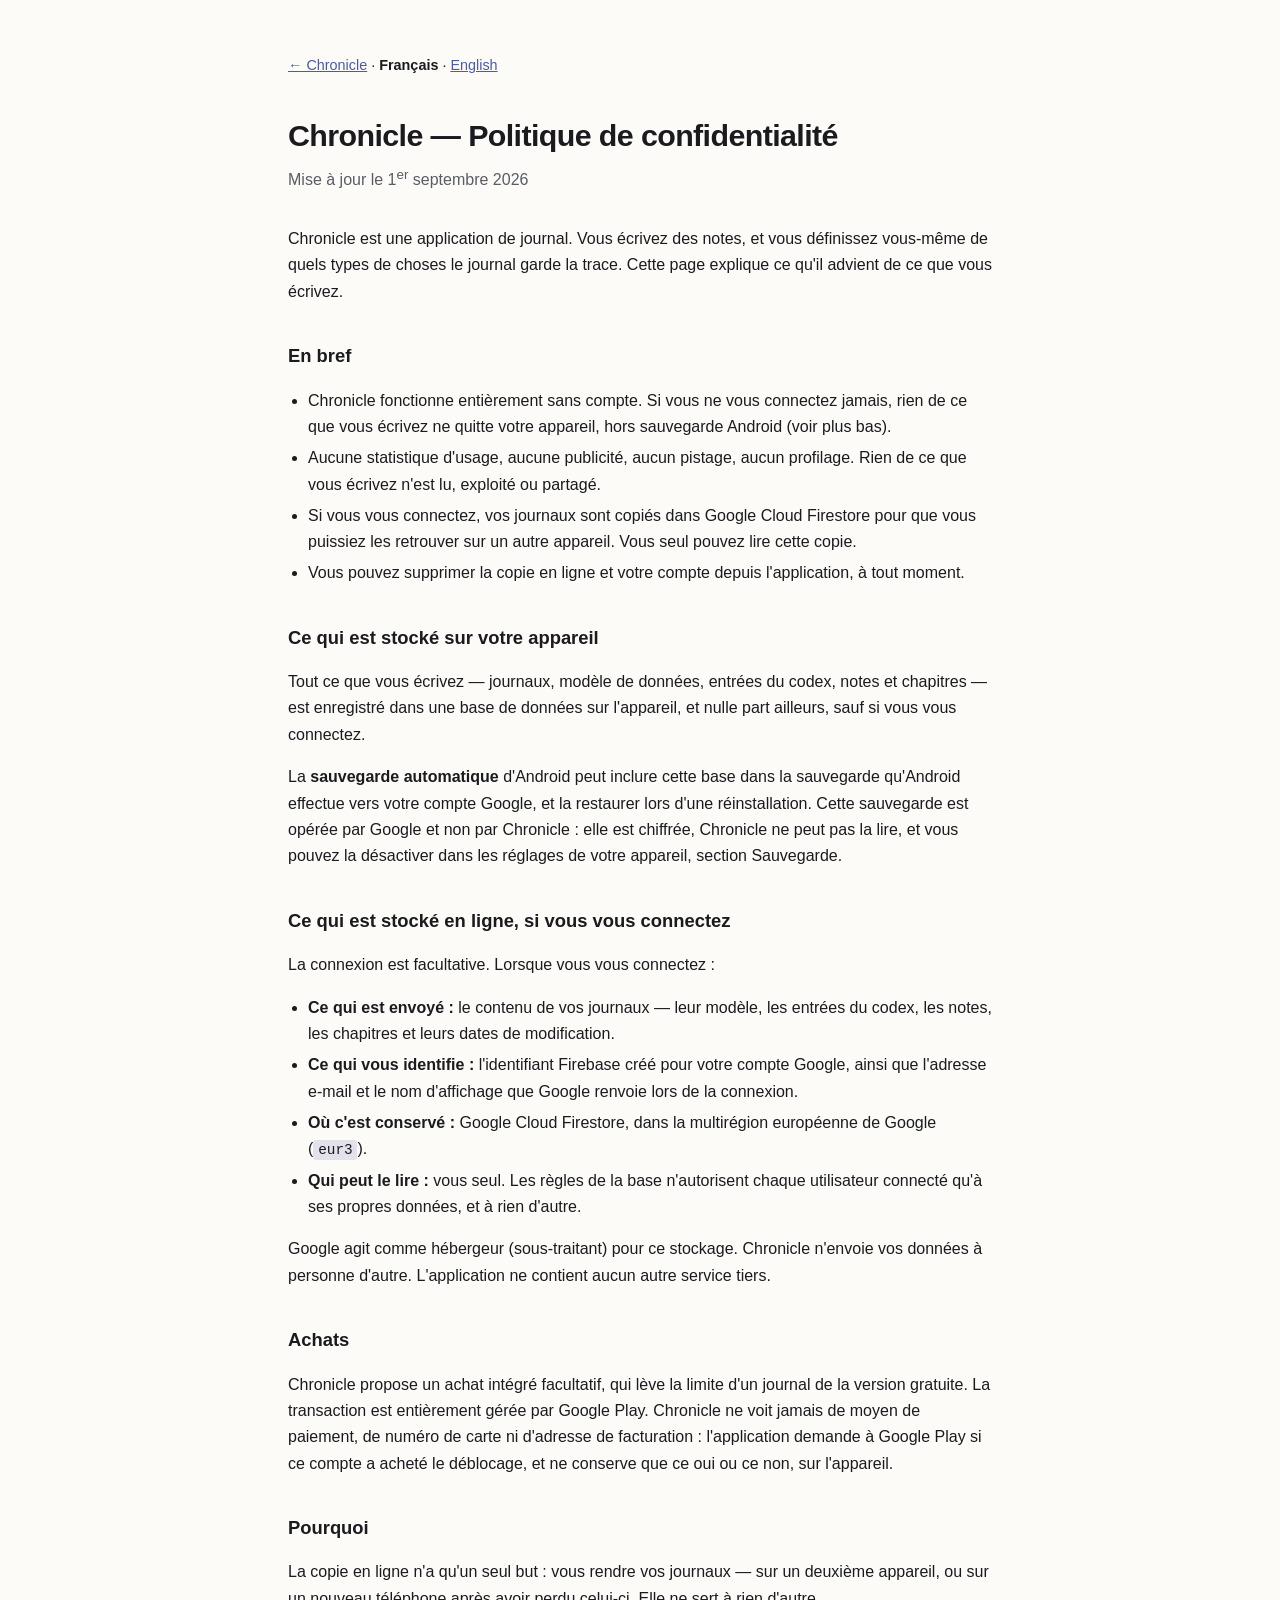
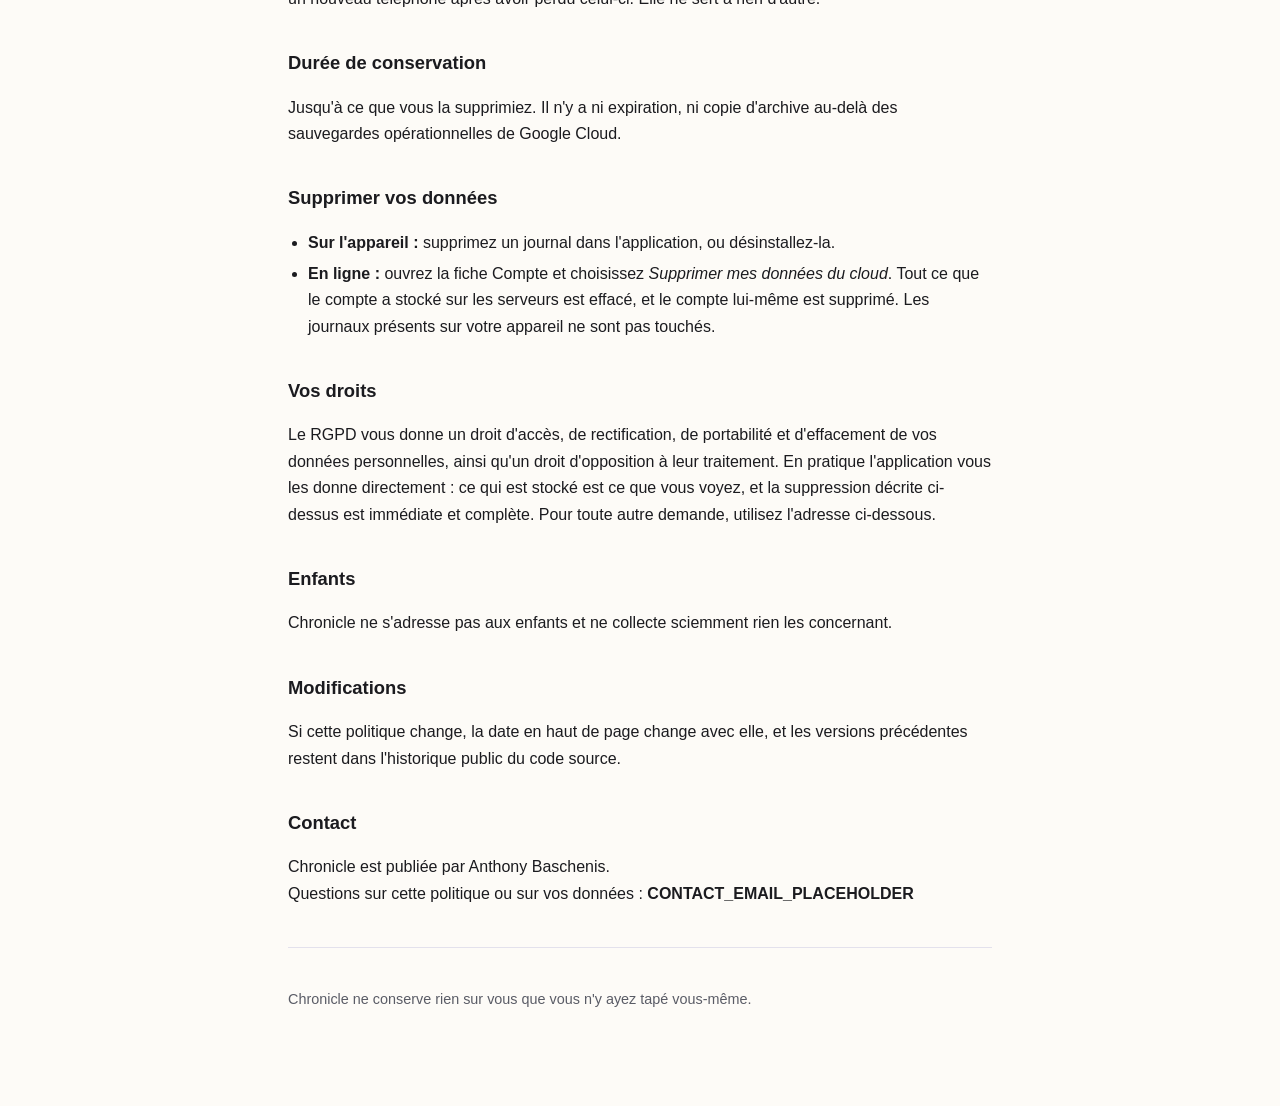
==== confidentialite.html @ dacc56c1 "A front door and a place to complain Chronicle had a privacy policy on a Firebase URL and nowhere el" ====
<!doctype html>
<html lang="fr">
<head>
<meta charset="utf-8">
<meta name="viewport" content="width=device-width, initial-scale=1">
<title>Chronicle — Politique de confidentialité</title>
<style>
  :root { color-scheme: light dark; --ink:#1b1b1f; --dim:#5a5c66; --bg:#fdfbf7; --rule:#e3e1ec; --link:#4a5ba9; }
  @media (prefers-color-scheme: dark) { :root { --ink:#e4e1e9; --dim:#a9a8b3; --bg:#131317; --rule:#33333a; --link:#b9c3ff; } }
  body { margin:0 auto; padding:2.5rem 1.25rem 5rem; max-width:44rem; background:var(--bg); color:var(--ink);
         font:16px/1.65 -apple-system,BlinkMacSystemFont,"Segoe UI",Roboto,sans-serif; }
  h1 { font-size:1.9rem; margin:0 0 .25rem; letter-spacing:-.02em; }
  h2 { font-size:1.15rem; margin:2.25rem 0 .5rem; }
  .sub { color:var(--dim); margin:0 0 2rem; }
  a { color:var(--link); }
  ul { padding-left:1.25rem; }
  li { margin:.3rem 0; }
  code { background:var(--rule); padding:.1rem .3rem; border-radius:.2rem; font-size:.9em; }
  .lang { margin-bottom:2rem; font-size:.9rem; }
  hr { border:0; border-top:1px solid var(--rule); margin:2.5rem 0; }
  .note { color:var(--dim); font-size:.9rem; }
</style>
</head>
<body>

<p class="lang"><a href="/">← Chronicle</a> · <strong>Français</strong> · <a href="/privacy.html">English</a></p>

<h1>Chronicle — Politique de confidentialité</h1>
<p class="sub">Mise à jour le 1<sup>er</sup> septembre 2026</p>

<p>Chronicle est une application de journal. Vous écrivez des notes, et vous définissez vous-même de
quels types de choses le journal garde la trace. Cette page explique ce qu'il advient de ce que vous
écrivez.</p>

<h2>En bref</h2>
<ul>
  <li>Chronicle fonctionne entièrement sans compte. Si vous ne vous connectez jamais, rien de ce que vous écrivez ne quitte votre appareil, hors sauvegarde Android (voir plus bas).</li>
  <li>Aucune statistique d'usage, aucune publicité, aucun pistage, aucun profilage. Rien de ce que vous écrivez n'est lu, exploité ou partagé.</li>
  <li>Si vous vous connectez, vos journaux sont copiés dans Google Cloud Firestore pour que vous puissiez les retrouver sur un autre appareil. Vous seul pouvez lire cette copie.</li>
  <li>Vous pouvez supprimer la copie en ligne et votre compte depuis l'application, à tout moment.</li>
</ul>

<h2>Ce qui est stocké sur votre appareil</h2>
<p>Tout ce que vous écrivez — journaux, modèle de données, entrées du codex, notes et chapitres — est
enregistré dans une base de données sur l'appareil, et nulle part ailleurs, sauf si vous vous
connectez.</p>
<p>La <strong>sauvegarde automatique</strong> d'Android peut inclure cette base dans la sauvegarde
qu'Android effectue vers votre compte Google, et la restaurer lors d'une réinstallation. Cette
sauvegarde est opérée par Google et non par Chronicle : elle est chiffrée, Chronicle ne peut pas la
lire, et vous pouvez la désactiver dans les réglages de votre appareil, section Sauvegarde.</p>

<h2>Ce qui est stocké en ligne, si vous vous connectez</h2>
<p>La connexion est facultative. Lorsque vous vous connectez :</p>
<ul>
  <li><strong>Ce qui est envoyé :</strong> le contenu de vos journaux — leur modèle, les entrées du codex, les notes, les chapitres et leurs dates de modification.</li>
  <li><strong>Ce qui vous identifie :</strong> l'identifiant Firebase créé pour votre compte Google, ainsi que l'adresse e-mail et le nom d'affichage que Google renvoie lors de la connexion.</li>
  <li><strong>Où c'est conservé :</strong> Google Cloud Firestore, dans la multirégion européenne de Google (<code>eur3</code>).</li>
  <li><strong>Qui peut le lire :</strong> vous seul. Les règles de la base n'autorisent chaque utilisateur connecté qu'à ses propres données, et à rien d'autre.</li>
</ul>
<p>Google agit comme hébergeur (sous-traitant) pour ce stockage. Chronicle n'envoie vos données à
personne d'autre. L'application ne contient aucun autre service tiers.</p>

<h2>Achats</h2>
<p>Chronicle propose un achat intégré facultatif, qui lève la limite d'un journal de la version
gratuite. La transaction est entièrement gérée par Google Play. Chronicle ne voit jamais de moyen de
paiement, de numéro de carte ni d'adresse de facturation : l'application demande à Google Play si ce
compte a acheté le déblocage, et ne conserve que ce oui ou ce non, sur l'appareil.</p>

<h2>Pourquoi</h2>
<p>La copie en ligne n'a qu'un seul but : vous rendre vos journaux — sur un deuxième appareil, ou sur
un nouveau téléphone après avoir perdu celui-ci. Elle ne sert à rien d'autre.</p>

<h2>Durée de conservation</h2>
<p>Jusqu'à ce que vous la supprimiez. Il n'y a ni expiration, ni copie d'archive au-delà des
sauvegardes opérationnelles de Google Cloud.</p>

<h2 id="deleting-your-data">Supprimer vos données</h2>
<ul>
  <li><strong>Sur l'appareil :</strong> supprimez un journal dans l'application, ou désinstallez-la.</li>
  <li><strong>En ligne :</strong> ouvrez la fiche Compte et choisissez <em>Supprimer mes données du cloud</em>. Tout ce que le compte a stocké sur les serveurs est effacé, et le compte lui-même est supprimé. Les journaux présents sur votre appareil ne sont pas touchés.</li>
</ul>

<h2>Vos droits</h2>
<p>Le RGPD vous donne un droit d'accès, de rectification, de portabilité et d'effacement de vos
données personnelles, ainsi qu'un droit d'opposition à leur traitement. En pratique l'application
vous les donne directement : ce qui est stocké est ce que vous voyez, et la suppression décrite
ci-dessus est immédiate et complète. Pour toute autre demande, utilisez l'adresse ci-dessous.</p>

<h2>Enfants</h2>
<p>Chronicle ne s'adresse pas aux enfants et ne collecte sciemment rien les concernant.</p>

<h2>Modifications</h2>
<p>Si cette politique change, la date en haut de page change avec elle, et les versions précédentes
restent dans l'historique public du code source.</p>

<h2>Contact</h2>
<p id="contact">Chronicle est publiée par Anthony Baschenis.<br>
Questions sur cette politique ou sur vos données : <strong>CONTACT_EMAIL_PLACEHOLDER</strong></p>

<hr>
<p class="note">Chronicle ne conserve rien sur vous que vous n'y ayez tapé vous-même.</p>

</body>
</html>
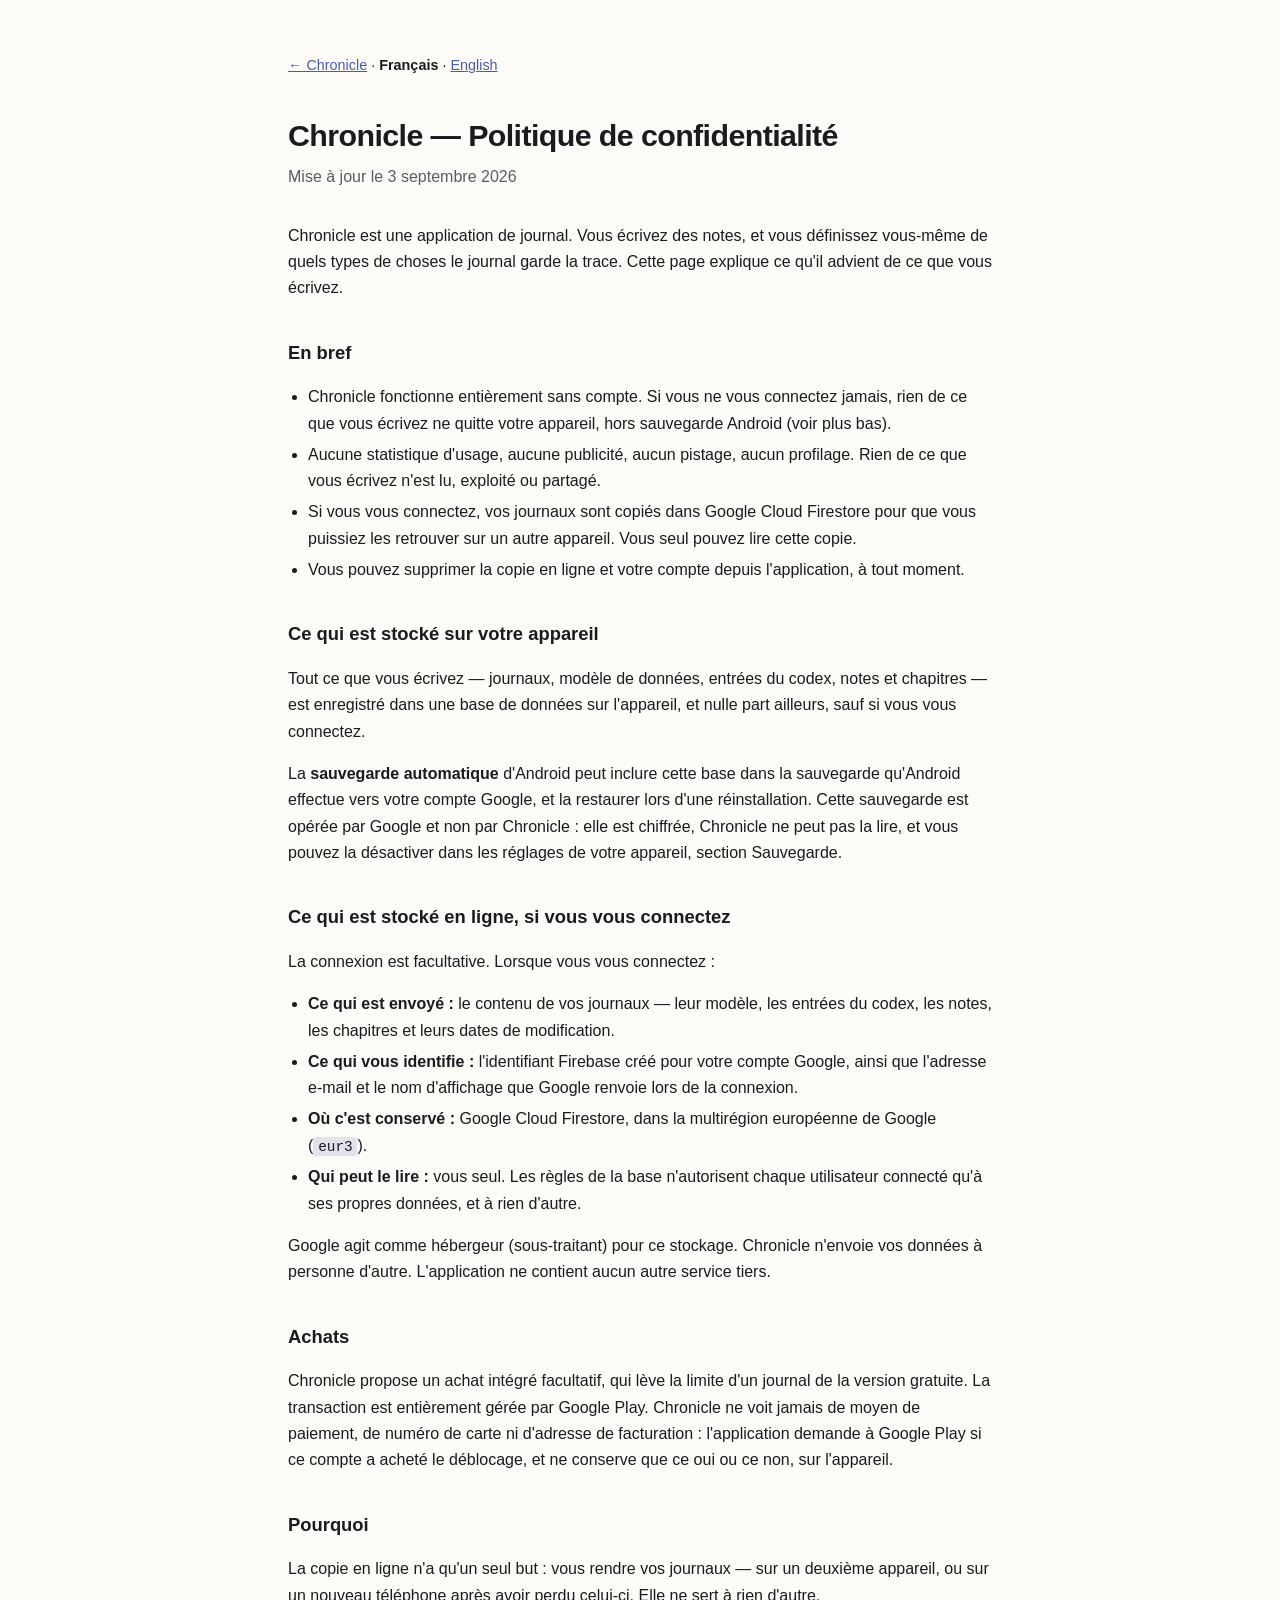
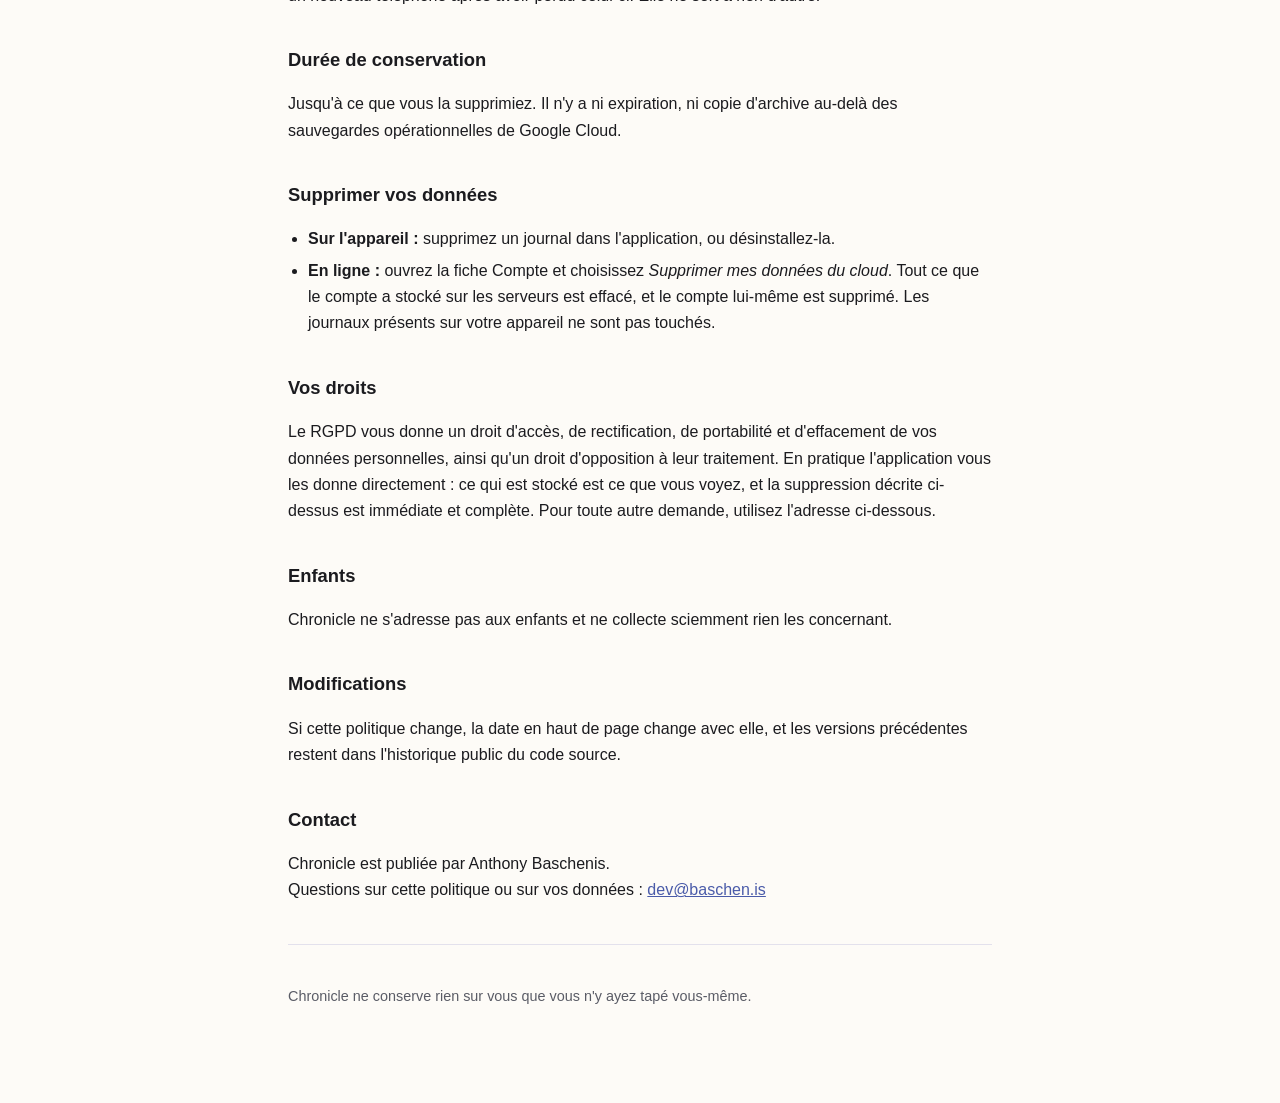
==== commit 3c58d4ee: "Give the policy someone to write to The contact line has said CONTACT_EMAIL_PLACEHOLDER since the po" ====
--- a/confidentialite.html
+++ b/confidentialite.html
@@ -26,7 +26,7 @@
 <p class="lang"><a href="/">← Chronicle</a> · <strong>Français</strong> · <a href="/privacy.html">English</a></p>
 
 <h1>Chronicle — Politique de confidentialité</h1>
-<p class="sub">Mise à jour le 1<sup>er</sup> septembre 2026</p>
+<p class="sub">Mise à jour le 3 septembre 2026</p>
 
 <p>Chronicle est une application de journal. Vous écrivez des notes, et vous définissez vous-même de
 quels types de choses le journal garde la trace. Cette page explique ce qu'il advient de ce que vous
@@ -95,7 +95,7 @@
 
 <h2>Contact</h2>
 <p id="contact">Chronicle est publiée par Anthony Baschenis.<br>
-Questions sur cette politique ou sur vos données : <strong>CONTACT_EMAIL_PLACEHOLDER</strong></p>
+Questions sur cette politique ou sur vos données : <a href="mailto:dev@baschen.is">dev@baschen.is</a></p>
 
 <hr>
 <p class="note">Chronicle ne conserve rien sur vous que vous n'y ayez tapé vous-même.</p>
